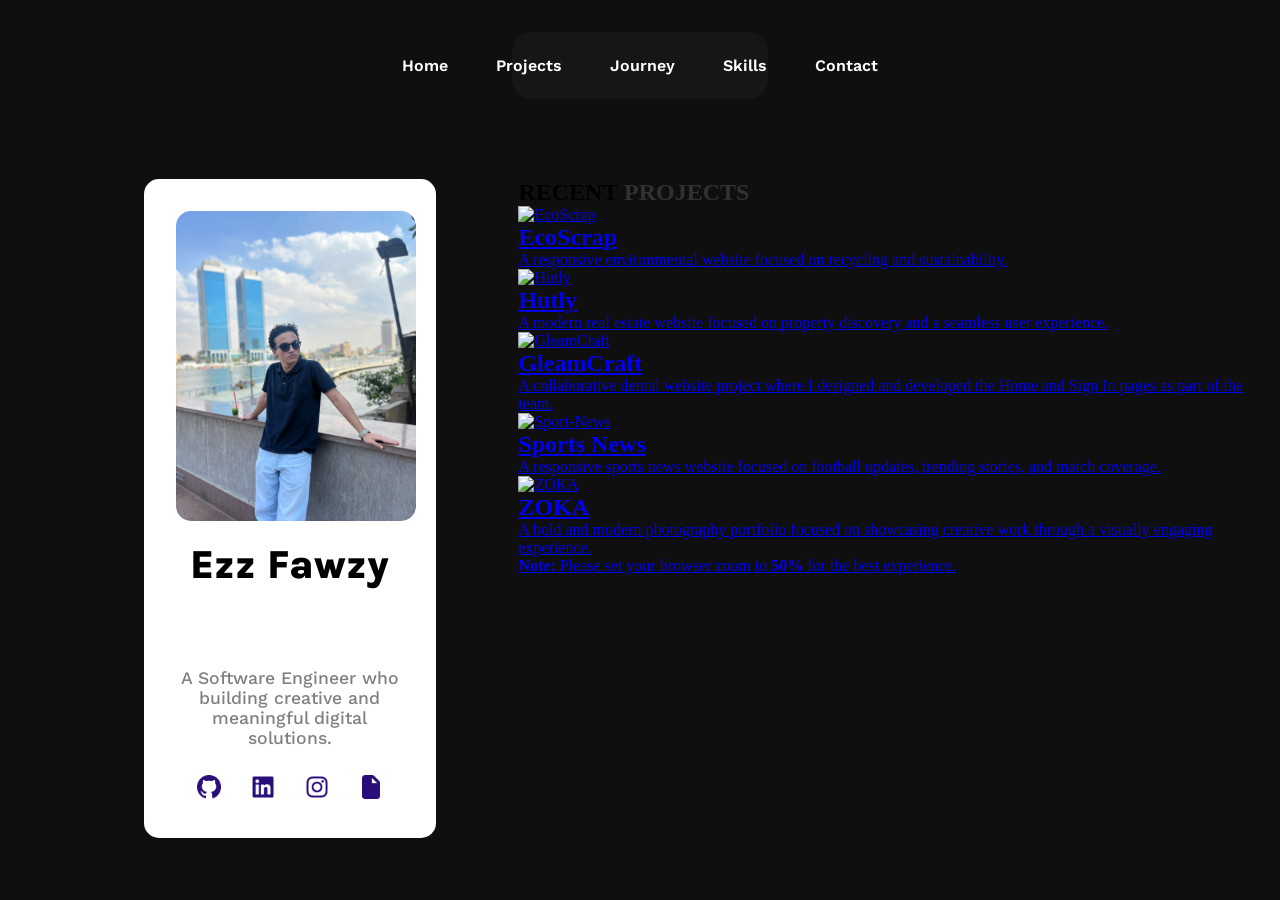
==== projects.html @ 6acc4456 "added projects html file" ====
<!DOCTYPE html>
<html lang="en">

<head>
    <meta charset="UTF-8">
    <meta name="viewport" content="width=device-width, initial-scale=1.0">
    <link rel="stylesheet" href="css/style.css">
    <link rel="icon" href="img/deviantart-brands-solid.png" type="image/x-icon">
    <link
        href="https://fonts.googleapis.com/css2?family=Alfa+Slab+One&family=Asap+Sharp:ital,wght@0,100..900;1,100..900&family=DM+Sans:ital,opsz,wght@0,9..40,100..1000;1,9..40,100..1000&family=Isometra&family=Karla:ital,wght@0,200..800;1,200..800&family=Manrope:wght@200..800&family=Quicksand:wght@300..700&family=Roboto+Flex:opsz,wght,XOPQ,XTRA,YOPQ,YTDE,YTFI,YTLC,YTUC@8..144,100..1000,96,468,79,-203,738,514,712&family=Saira:ital,wght@0,100..900;1,100..900&family=Work+Sans:ital,wght@0,100..900;1,100..900&display=swap"
        rel="stylesheet">
    <title>Ezz — Portfolio</title>
</head>

<body>
    <header>
        <div class="nav">
            <ul>
                <nav>
                    <li><a href="index.html">Home</a></li>
                    <li><a href="#projects">Projects</a></li>
                    <li><a href="#journey">Journey</a></li>
                    <li><a href="#skills">Skills</a></li>
                    <li><a href="#contact">Contact</a></li>
                </nav>
            </ul>
        </div>
    </header>

    <main class="container">
        <aside class="left">
            <img class="first" src="img/WhatsApp Image 2026-10-02 at 8.29.47 PM.jpeg">
            <h1>Ezz Fawzy</h1>
            <p>A Software Engineer who building creative and meaningful digital solutions.</p>

            <div class="icons">
                <a href="https://github.com/Ezz08" target="_blank">
                    <img src="img/github-brands-solid.png" alt="github">
                </a>

                <a href="https://www.linkedin.com/in/ezz-fawzy-6055a5380" target="_blank">
                    <img src="img/linkedin-brands-solid.png" alt="linkedin">
                </a>

                <a href="https://www.instagram.com/iq_ezz7?stkn=dWd1dGZieHR0aHc3" target="_blank">
                    <img src="img/instagram-brands-solid.png" alt="instagram">
                </a>

                <a href="assets/My CV.pdf" target="_blank">
                    <img src="img/file-solid.png" alt="cv">
                </a>
            </div>
        </aside>

        <div class="right">
            <section id="projects" class="projects">
                <h1 class="project__texts__project-title">

                    <span class="word">
                        <span>R</span><span>E</span><span>C</span><span>E</span><span>N</span><span>T</span>
                    </span>

                    <span class="word2">
                        <span>P</span><span>R</span><span>O</span><span>J</span><span>E</span><span>C</span><span>T</span><span>S</span>
                    </span>

                </h1>

                <div class="projects-section">

                    <a href="https://ezz08.github.io/EcoScrap/" target="_blank" class="project">
                        <img src="img/Screenshot 2026-10-04 202719.png" alt="EcoScrap">

                        <div class="project-texts">
                            <h2>EcoScrap</h2>
                            <p>A responsive environmental website focused on recycling and sustainability.</p>
                        </div>
                    </a>


                    <a href="https://ezz08.github.io/Hutly/" target="_blank" class="project">
                        <img src="img/Screenshot 2026-10-04 203014.png" alt="Hutly">

                        <div class="project-texts">
                            <h2>Hutly</h2>
                            <p>A modern real estate website focused on property discovery and a seamless user
                                experience.</p>
                        </div>
                    </a>


                    <a href="https://ezz08.github.io/GleamCraft-team-project/" target="_blank" class="project">
                        <img src="img/Screenshot 2026-10-04 202803.png" alt="GleamCraft">

                        <div class="project-texts">
                            <h2>GleamCraft</h2>
                            <p>
                                A collaborative dental website project where I designed and developed
                                the Home and Sign In pages as part of the team.
                            </p>
                        </div>
                    </a>

                    <a href="https://ezz08.github.io/Sport-News/" target="_blank" class="project">
                        <img src="img/Screenshot 2026-10-04 202938.png" alt="Sport-News">

                        <div class="project-texts">
                            <h2>Sports News</h2>
                            <p>
                                A responsive sports news website focused on football updates, trending stories, and
                                match coverage.
                            </p>
                        </div>
                    </a>

                    <a href="https://ezz08.github.io/ZOKA/" target="_blank" class="project">
                        <img src="img/Screenshot 2026-10-04 202857.png" alt="ZOKA">

                        <div class="project-texts">
                            <h2>ZOKA</h2>
                            <p>
                                A bold and modern photography portfolio focused on showcasing creative work through a
                                visually engaging experience.
                            </p>
                            <p><b>Note:</b> Please set your browser zoom to <b>50%</b> for the best experience.</p>
                        </div>
                    </a>

                </div>

            </section>
        </div>

    </main>
</body>

</html>
---- css/style.css ----
/* General */

* {
    padding: 0;
    margin: 0;
    box-sizing: border-box;
}

html {
    scroll-behavior: smooth;
}

body {
    background-color: rgba(0, 0, 0, 0.941);
}

/* Header */

.nav {
    display: flex;
    justify-content: center;
    margin-top: 2rem;
    background-color: #161616;
    margin-inline: 32rem;
    border-radius: 20px;
    padding: 1.5rem 0;
    margin-bottom: 3rem;
}

.nav ul {
    list-style: none;

}

.nav ul nav {
    display: flex;
    gap: 3rem;
}

.nav a {
    text-decoration: none;
    color: white;
    font-family: "Work Sans", sans-serif;
    font-weight: 600;
    font-style: normal;
    transition: 0.2s;
    display: inline-block;
}

.nav a:hover {
    transform: translateY(-4px);
    color: #b6b4bd9f;
}

/* Main */

.container {
    display: grid;
    grid-template-columns: 40% 60%;
    grid-template-areas:
        "left right";
    padding: 2rem;
}

.left {
    grid-area: left;
    position: sticky;
    top: 2rem;
    height: fit-content;
    background: white;
    padding: 2rem;
    width: 60%;
    margin-left: 7rem;
    border-radius: 15px;
    text-align: center;
}

.left .first {
    width: 240px;
    border-radius: 15px;
    margin-bottom: 1rem;
    height: 310px;
}

.left h1 {
    font-family: "Karla", sans-serif;
    font-weight: 800;
    font-size: 2.5rem;
    font-style: normal;
    padding-bottom: 5rem;
}

.left p {
    font-family: "Work Sans", sans-serif;
    font-weight: 500;
    font-style: normal;
    margin-bottom: 1.5rem;
    font-size: 1.1rem;
    color: gray;
}

.icons {
    display: flex;
    justify-content: center;
    gap: 1.5rem;
}

.icons a {
    transition: 0.2s;
}

.icons a:hover {
    background-color: rgb(215, 214, 214);
    border-radius: 5px;

}

.icons img {
    width: 30px;
    height: auto;
}

/* Home */

.home {
    color: white;
}

.texts-home {
    margin-bottom: 5rem;
}

.texts-home h1 {
    font-family: "Roboto", sans-serif;
    font-weight: 700;
    font-style: normal;
    font-size: 7rem;
}

.word2 span {
    color: #b6b4bd35;
}

.hero__texts__hero-title .word,
.hero__texts__hero-title .word2 {
    display: block;
    white-space: nowrap;
}

.hero__texts__hero-title span span {
    display: inline-block;
}

.hero__texts__hero-title span span:hover {
    transition: 0.4s;
    animation: letterMove 0.45s ease-in-out;
}

.hero__texts__hero-title .word span:hover{
    color: #b6b4bd35;
}

.hero__texts__hero-title .word2 span:hover{
    color: white;
}

@keyframes letterMove {
    0% {
        transform: translateX(0);
    }

    25% {
        transform: translateX(-12px);
    }

    45% {
        transform: translateX(12px);
    }

    65% {
        transform: translateX(-4px);
    }

    82% {
        transform: translateX(2px);
    }

    100% {
        transform: translateX(0);
    }
}

.texts-home p {
    font-family: "Work Sans", sans-serif;
    font-weight: 400;
    font-style: normal;
    color: #b6b4bdbf;
    font-size: 1.2rem;
    width: 70%;
}

.statics-home {
    display: flex;
    justify-content: start;
    margin-bottom: 5rem;
    gap: 5rem;
}

.statics h2 {
    font-family: "Roboto", sans-serif;
    font-weight: 700;
    font-style: normal;
    font-size: 6rem;
}

.statics p {
    font-family: "Work Sans", sans-serif;
    font-weight: 400;
    font-style: normal;
    color: #b6b4bdbf;
    font-size: 1.2rem;
    width: 50%;
}

.statics:nth-child(2) h2 {
    width: 50%;
}

.statics:last-child {
    position: relative;
    left: -7.1rem;
}

.cards-home{
    display: flex;
    gap: 2rem;
}

.cards-home .card:first-child{
    background-color: rgb(8, 8, 65);
    border-radius: 15px;
    padding: 4rem 1rem;
}

.cards-home .card:last-child{
    background-color: #b6b4bd16;
    border-radius: 15px;
    padding: 4rem 1rem;
    margin-right: 5rem;
}

.card:first-child h1{
    font-family: "Roboto", sans-serif;
    font-weight: 600;
    font-style: normal;
    position: relative;
    top: -1rem;
    left: 1rem;
    width: 120%;
}

.card:first-child p{
    font-family: "Work Sans", sans-serif;
    font-weight: 400;
    font-style: normal;
    position: relative;
    top: 2rem;
    left: 1rem;
    font-size: 2rem;
    width: 100%;

}

.card:last-child h1{
    font-family: "Roboto", sans-serif;
    font-weight: 600;
    font-style: normal;
    position: relative;
    top: -1rem;
  
}

.card:last-child p{
    font-family: "Work Sans", sans-serif;
    font-weight: 400;
    font-style: normal;
    position: relative;
    top: 2rem;
    font-size: 1.4rem;

}
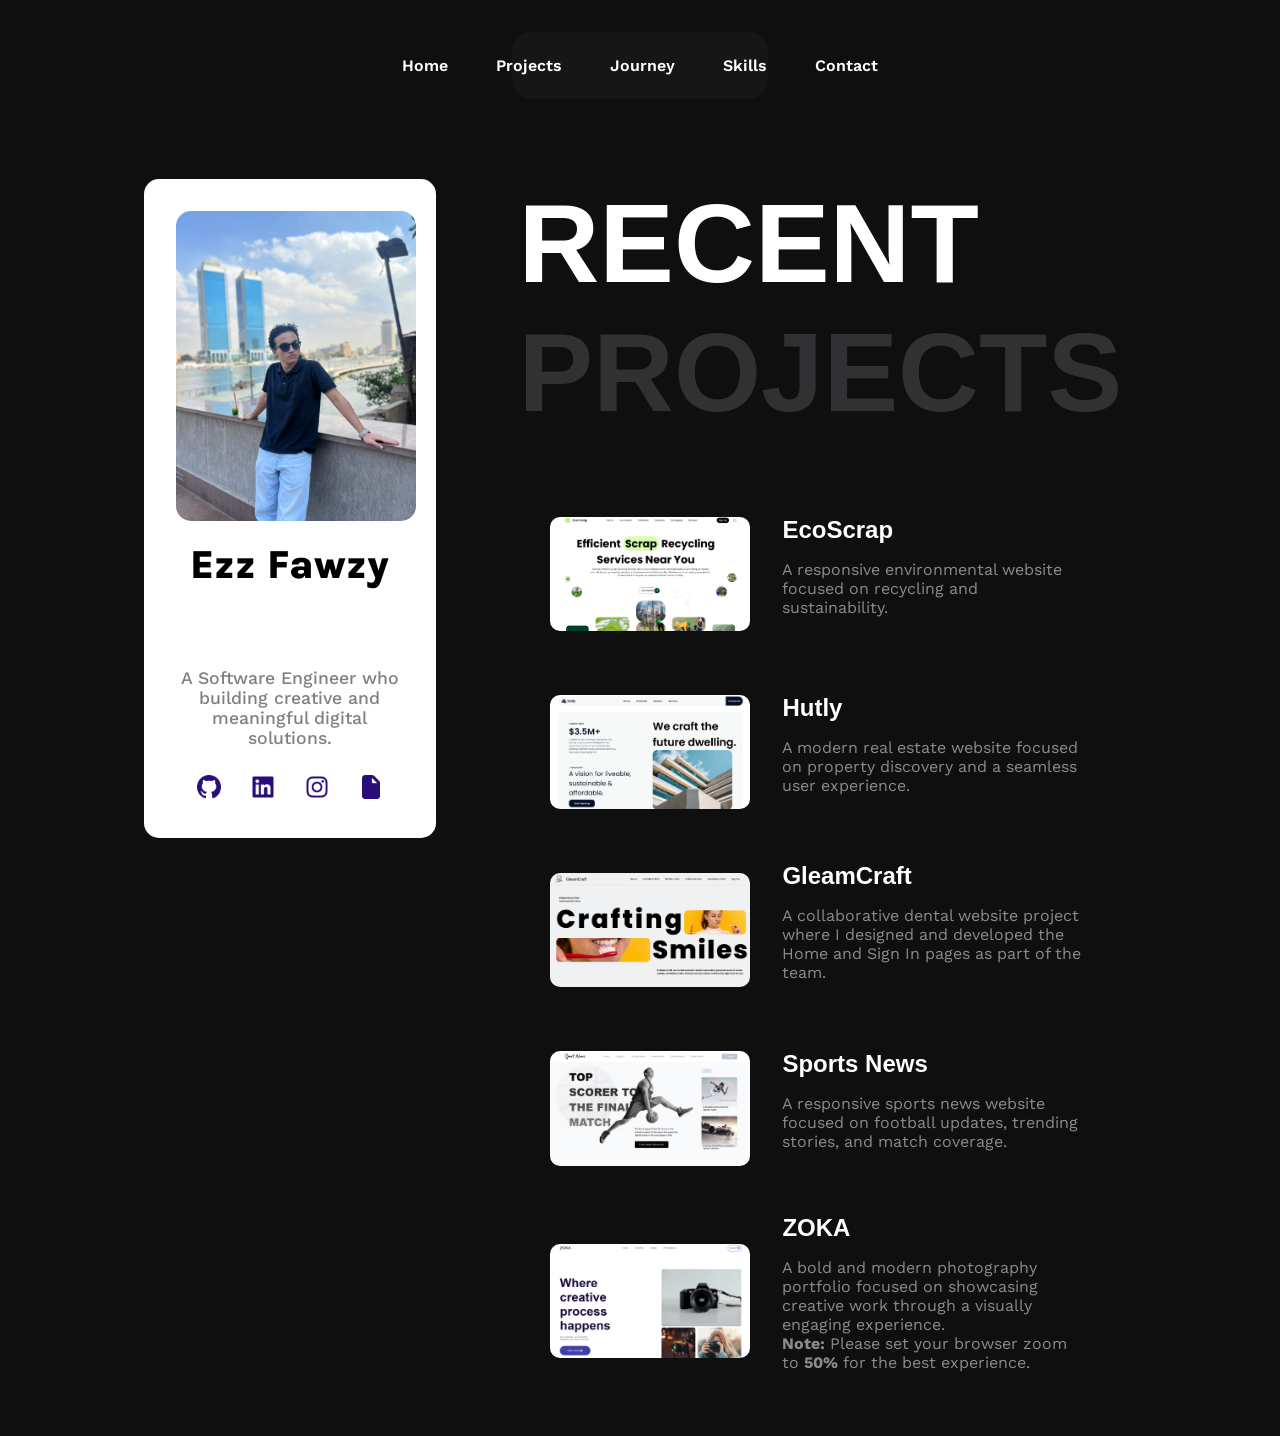
==== commit a75c1200: "changed CV" ====
--- a/projects.html
+++ b/projects.html
@@ -46,7 +46,7 @@
                     <img src="img/instagram-brands-solid.png" alt="instagram">
                 </a>
 
-                <a href="assets/My CV.pdf" target="_blank">
+                <a href="assets/Ezz_Fawzy_CV (1).pdf" target="_blank">
                     <img src="img/file-solid.png" alt="cv">
                 </a>
             </div>
--- a/css/style.css
+++ b/css/style.css
@@ -124,6 +124,7 @@
 
 .home {
     color: white;
+    margin-bottom: 7rem;
 }
 
 .texts-home {
@@ -289,3 +290,111 @@
     font-size: 1.4rem;
 
 }
+
+/* Projects */
+
+.project{
+    display: flex;
+    align-items: center;
+    gap: 2rem;
+    text-decoration: none;
+    border-radius: 10px;
+    padding: 2rem;
+    transition: 0.2s;
+}
+
+
+.project:hover{
+    background-color: rgba(128, 128, 128, 0.084);
+}
+
+.project img{
+    width: 200px;
+    height: auto;
+    border-radius: 10px;
+}
+
+.project__texts__project-title {
+    font-family: "Roboto", sans-serif;
+    font-weight: 700;
+    font-style: normal;
+    font-size: 7rem;
+    margin-bottom: 3rem;
+}
+
+.word{
+    color: white;
+}
+
+
+.project__texts__project-title .word,
+.project__texts__project-title .word2 {
+    display: block;
+    white-space: nowrap;
+}
+
+.project__texts__project-title span span {
+    display: inline-block;
+}
+
+.project__texts__project-title span span:hover {
+    transition: 0.4s;
+    animation: letterMove 0.45s ease-in-out;
+}
+
+.project__texts__project-title .word span:hover{
+    color: #b6b4bd35;
+}
+
+.project__texts__project-title .word2 span:hover{
+    color: white;
+}
+
+.project-texts h2{
+    color: white;
+    font-family: "Roboto", sans-serif;
+    font-weight: 600;
+    font-style: normal;
+}
+
+.project-texts p{
+    color: #b6b4bdbf;
+    font-family: "Work Sans", sans-serif;
+    font-weight: 400;
+    font-style: normal;
+    width: 70%;
+ 
+}
+
+.project-texts h2{
+    position: relative;
+    top: -1rem;
+}
+
+.projects-button{
+    margin-bottom: 5rem;
+    background-color: #181818fb;
+    border-radius: 10px;
+    width: 26%;
+    padding: 1rem 2rem;
+    position: relative;
+    left: 70%;
+    margin-top: 2rem;
+    transition: 0.2s;
+
+}
+
+.projects-button:hover{
+    background-color: rgba(128, 128, 128, 0.204);
+}
+
+.projects-button a{
+    text-decoration: none;
+    color: white;
+    font-family: "Work Sans", sans-serif;
+    font-weight: 600;
+    font-style: normal;
+    font-size: 1.2rem;
+}
+
+
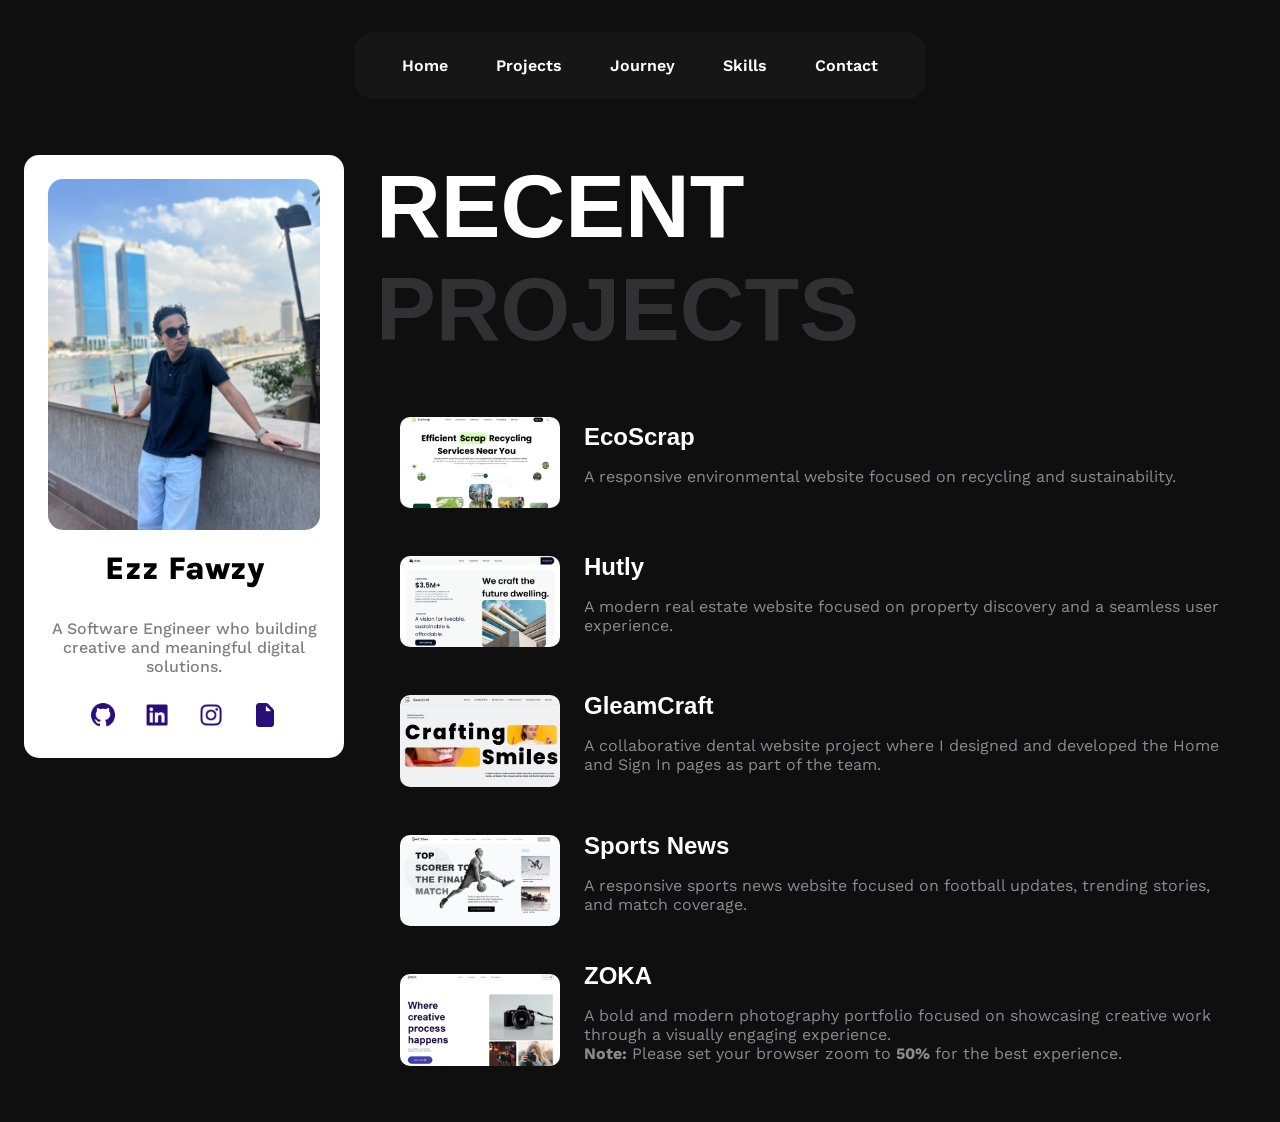
==== commit 13a4643c: "added responsive to my portfolio" ====
--- a/projects.html
+++ b/projects.html
@@ -5,6 +5,7 @@
     <meta charset="UTF-8">
     <meta name="viewport" content="width=device-width, initial-scale=1.0">
     <link rel="stylesheet" href="css/style.css">
+    <link rel="stylesheet" href="css/responsive.css">
     <link rel="icon" href="img/deviantart-brands-solid.png" type="image/x-icon">
     <link
         href="https://fonts.googleapis.com/css2?family=Alfa+Slab+One&family=Asap+Sharp:ital,wght@0,100..900;1,100..900&family=DM+Sans:ital,opsz,wght@0,9..40,100..1000;1,9..40,100..1000&family=Isometra&family=Karla:ital,wght@0,200..800;1,200..800&family=Manrope:wght@200..800&family=Quicksand:wght@300..700&family=Roboto+Flex:opsz,wght,XOPQ,XTRA,YOPQ,YTDE,YTFI,YTLC,YTUC@8..144,100..1000,96,468,79,-203,738,514,712&family=Saira:ital,wght@0,100..900;1,100..900&family=Work+Sans:ital,wght@0,100..900;1,100..900&display=swap"
@@ -18,10 +19,10 @@
             <ul>
                 <nav>
                     <li><a href="index.html">Home</a></li>
-                    <li><a href="#projects">Projects</a></li>
-                    <li><a href="#journey">Journey</a></li>
-                    <li><a href="#skills">Skills</a></li>
-                    <li><a href="#contact">Contact</a></li>
+                    <li><a href="index.html#projects">Projects</a></li>
+                    <li><a href="index.html#journey">Journey</a></li>
+                    <li><a href="index.html#skills">Skills</a></li>
+                    <li><a href="index.html#contact">Contact</a></li>
                 </nav>
             </ul>
         </div>
--- a/css/style.css
+++ b/css/style.css
@@ -157,11 +157,11 @@
     animation: letterMove 0.45s ease-in-out;
 }
 
-.hero__texts__hero-title .word span:hover{
+.hero__texts__hero-title .word span:hover {
     color: #b6b4bd35;
 }
 
-.hero__texts__hero-title .word2 span:hover{
+.hero__texts__hero-title .word2 span:hover {
     color: white;
 }
 
@@ -232,25 +232,25 @@
     left: -7.1rem;
 }
 
-.cards-home{
+.cards-home {
     display: flex;
     gap: 2rem;
 }
 
-.cards-home .card:first-child{
+.cards-home .card:first-child {
     background-color: rgb(8, 8, 65);
     border-radius: 15px;
     padding: 4rem 1rem;
 }
 
-.cards-home .card:last-child{
+.cards-home .card:last-child {
     background-color: #b6b4bd16;
     border-radius: 15px;
     padding: 4rem 1rem;
     margin-right: 5rem;
 }
 
-.card:first-child h1{
+.card:first-child h1 {
     font-family: "Roboto", sans-serif;
     font-weight: 600;
     font-style: normal;
@@ -260,7 +260,7 @@
     width: 120%;
 }
 
-.card:first-child p{
+.card:first-child p {
     font-family: "Work Sans", sans-serif;
     font-weight: 400;
     font-style: normal;
@@ -272,16 +272,16 @@
 
 }
 
-.card:last-child h1{
+.card:last-child h1 {
     font-family: "Roboto", sans-serif;
     font-weight: 600;
     font-style: normal;
     position: relative;
     top: -1rem;
-  
-}
-
-.card:last-child p{
+
+}
+
+.card:last-child p {
     font-family: "Work Sans", sans-serif;
     font-weight: 400;
     font-style: normal;
@@ -293,7 +293,7 @@
 
 /* Projects */
 
-.project{
+.project {
     display: flex;
     align-items: center;
     gap: 2rem;
@@ -304,11 +304,12 @@
 }
 
 
-.project:hover{
+.project:hover {
     background-color: rgba(128, 128, 128, 0.084);
-}
-
-.project img{
+    transform: scale(1.04);
+}
+
+.project img {
     width: 200px;
     height: auto;
     border-radius: 10px;
@@ -322,7 +323,7 @@
     margin-bottom: 3rem;
 }
 
-.word{
+.word {
     color: white;
 }
 
@@ -342,37 +343,37 @@
     animation: letterMove 0.45s ease-in-out;
 }
 
-.project__texts__project-title .word span:hover{
+.project__texts__project-title .word span:hover {
     color: #b6b4bd35;
 }
 
-.project__texts__project-title .word2 span:hover{
-    color: white;
-}
-
-.project-texts h2{
+.project__texts__project-title .word2 span:hover {
+    color: white;
+}
+
+.project-texts h2 {
     color: white;
     font-family: "Roboto", sans-serif;
     font-weight: 600;
     font-style: normal;
 }
 
-.project-texts p{
+.project-texts p {
     color: #b6b4bdbf;
     font-family: "Work Sans", sans-serif;
     font-weight: 400;
     font-style: normal;
     width: 70%;
- 
-}
-
-.project-texts h2{
+
+}
+
+.project-texts h2 {
     position: relative;
     top: -1rem;
 }
 
-.projects-button{
-    margin-bottom: 5rem;
+.projects-button {
+    margin-bottom: 7rem;
     background-color: #181818fb;
     border-radius: 10px;
     width: 26%;
@@ -384,11 +385,11 @@
 
 }
 
-.projects-button:hover{
+.projects-button:hover {
     background-color: rgba(128, 128, 128, 0.204);
 }
 
-.projects-button a{
+.projects-button a {
     text-decoration: none;
     color: white;
     font-family: "Work Sans", sans-serif;
@@ -397,4 +398,311 @@
     font-size: 1.2rem;
 }
 
-
+/* Journey */
+
+.journey {
+    margin-bottom: 4rem;
+}
+
+.journey__texts__journey-title {
+    font-family: "Roboto", sans-serif;
+    font-weight: 700;
+    font-style: normal;
+    font-size: 7rem;
+    margin-bottom: 3rem;
+}
+
+.word {
+    color: white;
+}
+
+
+.journey__texts__journey-title .word,
+.journey__texts__journey-title .word2 {
+    display: block;
+    white-space: nowrap;
+}
+
+.journey__texts__journey-title span span {
+    display: inline-block;
+}
+
+.journey__texts__journey-title span span:hover {
+    transition: 0.4s;
+    animation: letterMove 0.45s ease-in-out;
+}
+
+.journey__texts__journey-title .word span:hover {
+    color: #b6b4bd35;
+}
+
+.journey__texts__journey-title .word2 span:hover {
+    color: white;
+}
+
+.journey-texts {
+    border-radius: 10px;
+    padding: 2rem;
+    transition: 0.2s;
+}
+
+.journey-texts:hover {
+    background-color: rgba(128, 128, 128, 0.084);
+    transform: scale(1.04);
+}
+
+.journey-texts h2 {
+    color: white;
+    font-family: "Roboto", sans-serif;
+    font-weight: 600;
+    font-style: normal;
+    font-size: 2.7rem;
+}
+
+.journey-texts p {
+    color: #b6b4bdbf;
+    font-family: "Work Sans", sans-serif;
+    font-weight: 400;
+    font-style: normal;
+    width: 70%;
+
+}
+
+.journey-texts p:first-child {
+    font-size: 12px;
+}
+
+/* Skills */
+
+.skills-parent,
+.skill {
+    display: flex;
+    align-items: center;
+}
+
+.skill {
+    gap: 1rem;
+    margin-bottom: 2rem;
+    border-radius: 10px;
+    padding: 2rem;
+    transition: 0.2s;
+}
+
+.skill:hover {
+    background-color: rgba(128, 128, 128, 0.084);
+    transform: scale(1.04);
+}
+
+
+.right-vertical .skill:first-child h2 {
+    width: 70%;
+    font-size: 20px;
+
+}
+
+.left-vertical .skill:first-child img,
+.left-vertical .skill:nth-child(2) img,
+.left-vertical .skill:nth-child(3) img {
+    padding: 10px;
+}
+
+.skills-parent {
+    gap: 3rem;
+    margin-bottom: 4rem;
+}
+
+
+.skills__texts__skills-title {
+    font-family: "Roboto", sans-serif;
+    font-weight: 700;
+    font-style: normal;
+    font-size: 7rem;
+    margin-bottom: 3rem;
+}
+
+.word {
+    color: white;
+}
+
+
+.skills__texts__skills-title .word,
+.skills__texts__skills-title .word2 {
+    display: block;
+    white-space: nowrap;
+}
+
+.skills__texts__skills-title span span {
+    display: inline-block;
+}
+
+.skills__texts__skills-title span span:hover {
+    transition: 0.4s;
+    animation: letterMove 0.45s ease-in-out;
+}
+
+.skills__texts__skills-title .word span:hover {
+    color: #b6b4bd35;
+}
+
+.skills__texts__skills-title .word2 span:hover {
+    color: white;
+}
+
+.img-skill {
+    max-width: 70px;
+    background-color: white;
+    border-radius: 15px;
+}
+
+.img-skill img {
+    width: 100%;
+    height: auto;
+}
+
+.text-skill h2 {
+    color: white;
+    font-family: "Roboto", sans-serif;
+    font-weight: 600;
+    font-style: normal;
+    position: relative;
+    top: -0.5rem;
+}
+
+.text-skill p {
+    color: #b6b4bdbf;
+    font-family: "Work Sans", sans-serif;
+    font-weight: 400;
+    font-style: normal;
+}
+
+/* Contact */
+
+.contact__texts__contact-title {
+    font-family: "Roboto", sans-serif;
+    font-weight: 700;
+    font-style: normal;
+    font-size: 7rem;
+    margin-bottom: 3rem;
+}
+
+.word {
+    color: white;
+}
+
+
+.contact__texts__contact-title .word,
+.contact__texts__contact-title .word2 {
+    white-space: nowrap;
+}
+
+.contact__texts__contact-title span span {
+    display: inline-block;
+}
+
+.contact__texts__contact-title span span:hover {
+    transition: 0.4s;
+    animation: letterMove 0.45s ease-in-out;
+}
+
+.contact__texts__contact-title .word span:hover {
+    color: #b6b4bd35;
+}
+
+.contact__texts__contact-title .word2 span:hover {
+    color: white;
+}
+
+.nameAndEmail {
+    display: flex;
+    
+}
+
+
+.name input,
+.email input {
+    background-color: #302f2f;
+    border: 1px solid #161616;
+    border-radius: 10px;
+    padding: 0.7rem 1rem;
+    margin-bottom: 3rem;
+    position: relative;
+    left: -3rem;
+    color: #b6b4bd;
+    width: 23.4rem;
+}
+
+
+/* Labels */
+
+.name label,
+.email label {
+    color: #b6b4bdbf;
+    font-family: "Work Sans", sans-serif;
+    font-weight: 400;
+    font-style: normal;
+    position: relative;
+    top: -2rem;
+}
+
+
+input::placeholder {
+    color: #b6b4bdbf;
+    font-family: "Work Sans", sans-serif;
+    font-weight: 400;
+    font-style: normal;
+}
+
+
+.message label {
+    color: #b6b4bdbf;
+    font-family: "Work Sans", sans-serif;
+    font-weight: 400;
+    font-style: normal;
+    position: relative;
+    top: -15rem;
+}
+
+
+/* Textarea */
+
+.message textarea {
+    background-color: #302f2f;
+    border: 1px solid #161616;
+    border-radius: 10px;
+    width: 90%;
+    position: relative;
+    left: -4rem;
+    height: 180px;
+    padding: 1rem;
+    margin-bottom: 3rem;
+    color: #b6b4bd;
+}
+
+
+/* Textarea Placeholder */
+
+textarea::placeholder {
+    color: #b6b4bdbf;
+    font-family: "Work Sans", sans-serif;
+    font-weight: 400;
+    font-style: normal;
+}
+
+.submit button{
+    background-color: rgb(8, 8, 65);
+    border: 1px solid rgb(8, 8, 65);
+    border-radius: 10px;
+    color: white;
+    font-family: "Work Sans", sans-serif;
+    font-weight: 400;
+    font-style: normal;
+    padding: 0.9rem 23rem;
+    position: relative;
+    left: 0.5rem;
+    transition: 0.2s;
+}
+
+.submit button:hover{
+    cursor: pointer;
+    background-color: rgb(20, 20, 70);
+}
--- a/css/responsive.css
+++ b/css/responsive.css
@@ -0,0 +1,482 @@
+@media (max-width: 1439px) {
+
+    /* Nav */
+    .nav {
+        margin-inline: auto;
+        width: fit-content;
+        max-width: calc(100% - 2rem);
+        padding: 1.5rem 3rem;
+        margin-bottom: 2.5rem;
+    }
+
+    /* Layout */
+    .container {
+        grid-template-columns: 320px 1fr;
+        column-gap: 2rem;
+        padding: 1rem 1.5rem 2rem;
+    }
+
+    .right {
+        grid-area: right;
+        min-width: 0;
+    }
+
+    .left {
+        width: 100%;
+        margin-left: 0;
+        padding: 1.5rem;
+    }
+
+    .left .first {
+        width: 100%;
+        height: auto;
+        aspect-ratio: 240 / 310;
+        object-fit: cover;
+    }
+
+    .left h1 {
+        font-size: 2rem;
+        padding-bottom: 2rem;
+    }
+
+    .left p {
+        font-size: 1rem;
+    }
+
+    /* Big titles */
+    .texts-home h1,
+    .project__texts__project-title,
+    .journey__texts__journey-title,
+    .skills__texts__skills-title,
+    .contact__texts__contact-title {
+        font-size: clamp(3rem, 7vw, 7rem);
+    }
+
+    .project__texts__project-title,
+    .journey__texts__journey-title,
+    .skills__texts__skills-title,
+    .contact__texts__contact-title {
+        margin-bottom: 2rem;
+    }
+
+    /* Home */
+    .home {
+        margin-bottom: 5rem;
+    }
+
+    .texts-home {
+        margin-bottom: 3rem;
+    }
+
+    .texts-home p {
+        width: 90%;
+        font-size: 1.1rem;
+    }
+
+    .statics-home {
+        gap: 3rem;
+        margin-bottom: 3rem;
+    }
+
+    .statics h2 {
+        font-size: clamp(3rem, 5vw, 6rem);
+    }
+
+    .statics p {
+        width: 100%;
+        font-size: 1.1rem;
+    }
+
+    .statics:nth-child(2) h2 {
+        width: auto;
+    }
+
+    .statics:last-child {
+        left: 0;
+    }
+
+    .cards-home {
+        gap: 1.5rem;
+    }
+
+    .cards-home .card:first-child,
+    .cards-home .card:last-child {
+        flex: 1;
+        padding: 3rem 1.5rem;
+        margin-right: 0;
+    }
+
+    .cards-home .card h1 {
+        position: static;
+        width: auto;
+        font-size: 1.6rem;
+        margin-bottom: 1.5rem;
+    }
+
+    .cards-home .card p {
+        position: static;
+        font-size: 1.3rem;
+    }
+
+    /* Projects */
+    .project {
+        padding: 1.5rem;
+        gap: 1.5rem;
+    }
+
+    .project img {
+        width: 160px;
+        flex-shrink: 0;
+    }
+
+    .project-texts p {
+        width: 100%;
+    }
+
+    .projects-button {
+        position: static;
+        left: auto;
+        width: fit-content;
+        margin-left: auto;
+        margin-bottom: 5rem;
+    }
+
+    /* Journey */
+    .journey-texts {
+        padding: 1.5rem;
+    }
+
+    .journey-texts h2 {
+        font-size: 2rem;
+    }
+
+    .journey-texts p {
+        width: 100%;
+    }
+
+    /* Skills */
+    .skills-parent {
+        gap: 1rem;
+        align-items: flex-start;
+    }
+
+    .left-vertical,
+    .right-vertical {
+        flex: 1;
+        min-width: 0;
+    }
+
+    .skill {
+        padding: 1rem;
+    }
+
+    .img-skill {
+        width: 60px;
+        flex-shrink: 0;
+    }
+
+    .right-vertical .skill:first-child h2 {
+        width: 100%;
+        font-size: 1.1rem;
+    }
+
+    .nameAndEmail {
+        gap: 1.5rem;
+        margin-bottom: 1.5rem;
+    }
+
+    .name,
+    .email,
+    .message {
+        display: flex;
+        flex-direction: column;
+        gap: 0.5rem;
+    }
+
+    .name,
+    .email {
+        flex: 1;
+        min-width: 0;
+    }
+
+    .name label,
+    .email label,
+    .message label {
+        position: static;
+    }
+
+    .name input,
+    .email input {
+        position: static;
+        width: 100%;
+        margin-bottom: 0;
+    }
+
+    .message textarea {
+        position: static;
+        width: 100%;
+        margin-bottom: 1.5rem;
+        resize: vertical;
+    }
+
+    .submit button {
+        position: static;
+        width: 100%;
+        padding: 0.9rem 1rem;
+    }
+}
+
+
+@media (max-width: 1079px) {
+
+    .nav {
+        padding: 1.25rem 2.5rem;
+        margin-top: 1.5rem;
+    }
+
+    .nav ul nav {
+        gap: 2.5rem;
+    }
+
+    .container {
+        grid-template-columns: 1fr;
+        grid-template-areas:
+            "left"
+            "right";
+        padding: 1rem 2rem 2rem;
+    }
+
+    /* Profile card */
+    .left {
+        position: static;
+        display: grid;
+        grid-template-columns: 200px 1fr;
+        column-gap: 2rem;
+        align-items: center;
+        text-align: left;
+        margin-bottom: 3rem;
+    }
+
+    .left .first {
+        grid-column: 1;
+        grid-row: 1 / span 3;
+        margin-bottom: 0;
+    }
+
+    .left h1,
+    .left p,
+    .left .icons {
+        grid-column: 2;
+    }
+
+    .left h1 {
+        font-size: 2.4rem;
+        padding-bottom: 1rem;
+    }
+
+    .left p {
+        margin-bottom: 1.25rem;
+    }
+
+    .icons {
+        justify-content: flex-start;
+    }
+
+    /* Titles */
+    .texts-home h1,
+    .project__texts__project-title,
+    .journey__texts__journey-title,
+    .skills__texts__skills-title,
+    .contact__texts__contact-title {
+        font-size: clamp(4rem, 8vw, 6rem);
+    }
+
+    .texts-home p {
+        width: 80%;
+    }
+
+    .project img {
+        width: 180px;
+    }
+
+    .skill {
+        padding: 1.5rem;
+    }
+}
+
+
+@media (max-width: 809px) {
+
+    /* Nav */
+    .nav {
+        width: auto;
+        margin: 1rem 1rem 1.5rem;
+        padding: 1rem;
+    }
+
+    .nav ul nav {
+        flex-wrap: wrap;
+        justify-content: center;
+        gap: 0.6rem 1.25rem;
+    }
+
+    .nav a {
+        font-size: 0.9rem;
+    }
+
+    /* Layout */
+    .container {
+        padding: 0.5rem 1rem 2rem;
+    }
+
+    .left {
+        display: block;
+        text-align: center;
+        padding: 1.5rem 1.25rem;
+        margin-bottom: 2.5rem;
+    }
+
+    .left .first {
+        display: block;
+        width: 200px;
+        max-width: 100%;
+        margin: 0 auto 1rem;
+    }
+
+    .left h1 {
+        font-size: 2rem;
+        padding-bottom: 1.25rem;
+    }
+
+    .icons {
+        justify-content: center;
+    }
+
+    /* Titles */
+    .texts-home h1,
+    .project__texts__project-title,
+    .journey__texts__journey-title,
+    .skills__texts__skills-title,
+    .contact__texts__contact-title {
+        font-size: clamp(2.5rem, 12vw, 4rem);
+    }
+
+    .project__texts__project-title,
+    .journey__texts__journey-title,
+    .skills__texts__skills-title,
+    .contact__texts__contact-title {
+        margin-bottom: 1.5rem;
+    }
+
+    /* Home */
+    .home {
+        margin-bottom: 4rem;
+    }
+
+    .texts-home {
+        margin-bottom: 2.5rem;
+    }
+
+    .texts-home p {
+        width: 100%;
+        font-size: 1rem;
+    }
+
+    .statics-home {
+        gap: 1rem;
+        margin-bottom: 2.5rem;
+    }
+
+    .statics {
+        flex: 1;
+        min-width: 0;
+    }
+
+    .statics h2 {
+        font-size: clamp(2.2rem, 11vw, 3.5rem);
+    }
+
+    .statics p {
+        font-size: 0.95rem;
+    }
+
+    .cards-home {
+        flex-direction: column;
+    }
+
+    .cards-home .card:first-child,
+    .cards-home .card:last-child {
+        padding: 2rem 1.25rem;
+    }
+
+    .cards-home .card h1 {
+        font-size: 1.4rem;
+    }
+
+    .cards-home .card p {
+        font-size: 1.15rem;
+    }
+
+    /* Projects */
+    .project {
+        flex-direction: column;
+        align-items: flex-start;
+        padding: 1rem;
+        gap: 1rem;
+    }
+
+    .project img {
+        width: 100%;
+    }
+
+    .project-texts h2 {
+        top: 0;
+        margin-bottom: 0.5rem;
+    }
+
+    .projects-button {
+        width: 100%;
+        text-align: center;
+        margin-left: 0;
+        margin-bottom: 4rem;
+    }
+
+    /* Journey */
+    .journey-texts {
+        padding: 1rem;
+    }
+
+    .journey-texts h2 {
+        font-size: 1.6rem;
+    }
+
+    /* Skills */
+    .skills-parent {
+        flex-direction: column;
+        align-items: stretch;
+        gap: 0;
+        margin-bottom: 3rem;
+    }
+
+    .left-vertical,
+    .right-vertical {
+        flex: none;
+        width: 100%;
+    }
+
+    .skill {
+        margin-bottom: 0.5rem;
+    }
+
+    .project:hover,
+    .journey-texts:hover,
+    .skill:hover {
+        transform: none;
+    }
+
+    /* Contact form */
+    .nameAndEmail {
+        flex-direction: column;
+        gap: 1.25rem;
+    }
+}
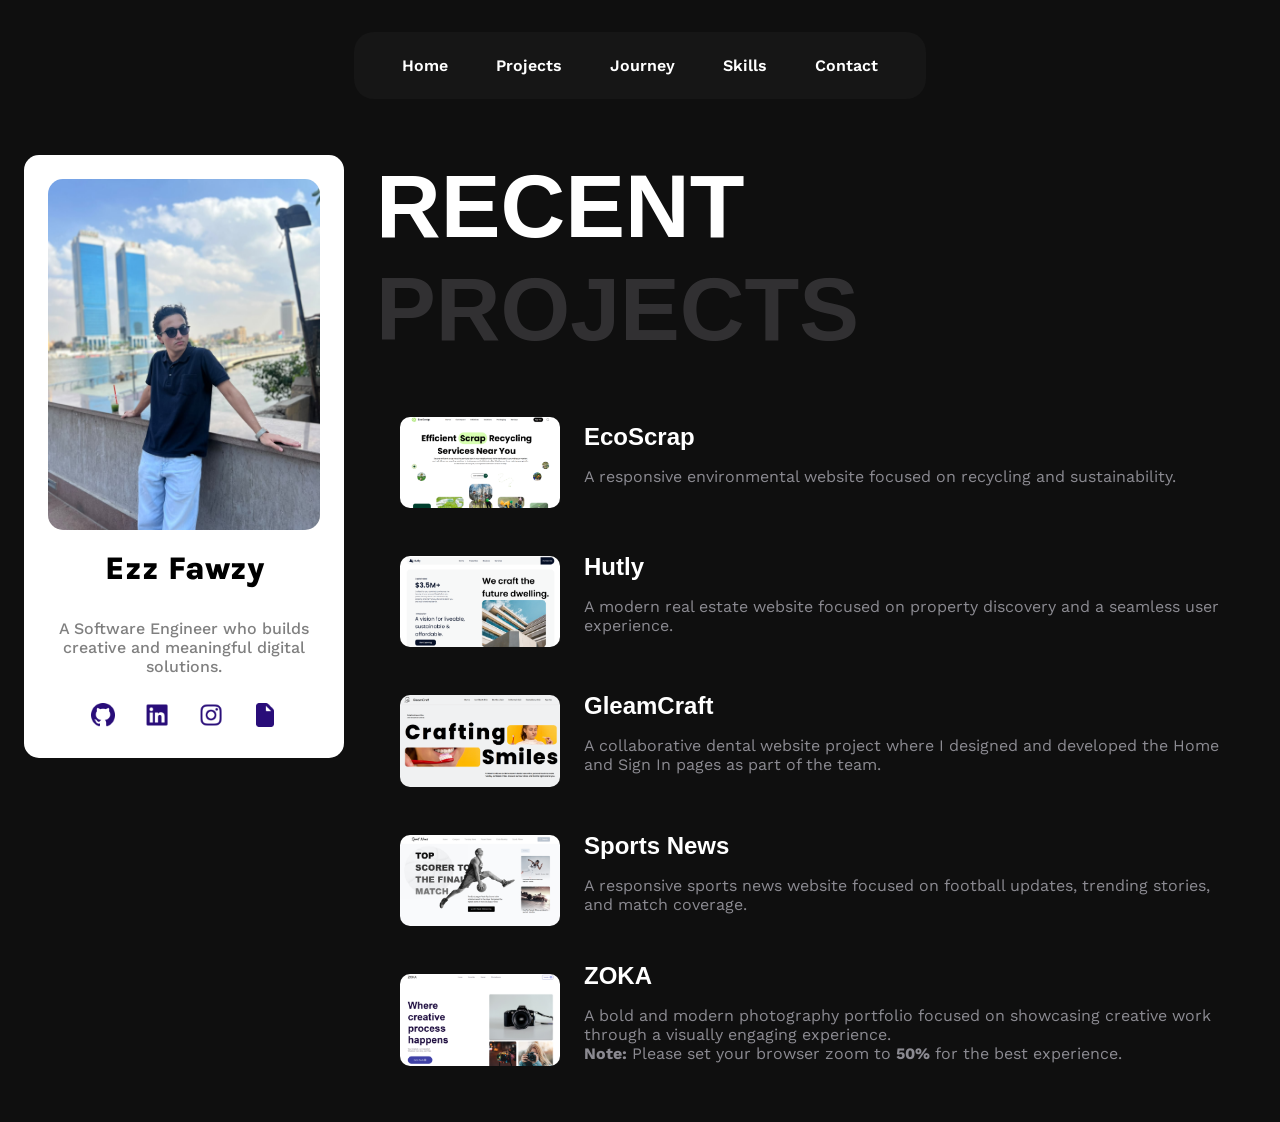
==== commit e90b57f6: "Improve SEO and accessibility of project links and  images" ====
--- a/projects.html
+++ b/projects.html
@@ -4,18 +4,20 @@
 <head>
     <meta charset="UTF-8">
     <meta name="viewport" content="width=device-width, initial-scale=1.0">
+    <meta name="description"
+        content="Explore Ezz Fawzy's web development portfolio featuring projects, technical skills, and software engineering journey.">
     <link rel="stylesheet" href="css/style.css">
     <link rel="stylesheet" href="css/responsive.css">
     <link rel="icon" href="img/deviantart-brands-solid.png" type="image/x-icon">
     <link
         href="https://fonts.googleapis.com/css2?family=Alfa+Slab+One&family=Asap+Sharp:ital,wght@0,100..900;1,100..900&family=DM+Sans:ital,opsz,wght@0,9..40,100..1000;1,9..40,100..1000&family=Isometra&family=Karla:ital,wght@0,200..800;1,200..800&family=Manrope:wght@200..800&family=Quicksand:wght@300..700&family=Roboto+Flex:opsz,wght,XOPQ,XTRA,YOPQ,YTDE,YTFI,YTLC,YTUC@8..144,100..1000,96,468,79,-203,738,514,712&family=Saira:ital,wght@0,100..900;1,100..900&family=Work+Sans:ital,wght@0,100..900;1,100..900&display=swap"
         rel="stylesheet">
-    <title>Ezz — Portfolio</title>
+    <title>Ezz Fawzy | Web Development Projects</title>
 </head>
 
 <body>
     <header>
-        <div class="nav">
+        <div class="nav" aria-label="Main navigation">
             <ul>
                 <nav>
                     <li><a href="index.html">Home</a></li>
@@ -30,25 +32,29 @@
 
     <main class="container">
         <aside class="left">
-            <img class="first" src="img/WhatsApp Image 2026-10-02 at 8.29.47 PM.jpeg">
+            <img class="first" src="img/WhatsApp Image 2026-10-02 at 8.29.47 PM.jpeg" alt="Portrait of Ezz Fawzy">
             <h1>Ezz Fawzy</h1>
-            <p>A Software Engineer who building creative and meaningful digital solutions.</p>
+            <p>A Software Engineer who builds creative and meaningful digital solutions.</p>
 
             <div class="icons">
-                <a href="https://github.com/Ezz08" target="_blank">
-                    <img src="img/github-brands-solid.png" alt="github">
+                <a href="https://github.com/Ezz08" target="_blank" rel="noopener noreferrer"
+                    aria-label="Visit Ezz Fawzy's GitHub profile">
+                    <img src="img/github-brands-solid.png" alt="">
                 </a>
 
-                <a href="https://www.linkedin.com/in/ezz-fawzy-6055a5380" target="_blank">
-                    <img src="img/linkedin-brands-solid.png" alt="linkedin">
+                <a href="https://www.linkedin.com/in/ezz-fawzy-6055a5380" target="_blank" rel="noopener noreferrer"
+                    aria-label="Visit Ezz Fawzy's LinkedIn profile">
+                    <img src="img/linkedin-brands-solid.png" alt="">
                 </a>
 
-                <a href="https://www.instagram.com/iq_ezz7?stkn=dWd1dGZieHR0aHc3" target="_blank">
-                    <img src="img/instagram-brands-solid.png" alt="instagram">
+                <a href="https://www.instagram.com/iq_ezz7?stkn=dWd1dGZieHR0aHc3" target="_blank"
+                    rel="noopener noreferrer" aria-label="Visit Ezz Fawzy's Instagram profile">
+                    <img src="img/instagram-brands-solid.png" alt="">
                 </a>
 
-                <a href="assets/Ezz_Fawzy_CV (1).pdf" target="_blank">
-                    <img src="img/file-solid.png" alt="cv">
+                <a href="assets/Ezz_Fawzy_CV (1).pdf" target="_blank" rel="noopener noreferrer"
+                    aria-label="View Ezz Fawzy's CV">
+                    <img src="img/file-solid.png" alt="">
                 </a>
             </div>
         </aside>
@@ -69,8 +75,10 @@
 
                 <div class="projects-section">
 
-                    <a href="https://ezz08.github.io/EcoScrap/" target="_blank" class="project">
-                        <img src="img/Screenshot 2026-10-04 202719.png" alt="EcoScrap">
+                    <a href="https://ezz08.github.io/EcoScrap/" target="_blank" class="project"
+                        rel="noopener noreferrer" aria-label="View the EcoScrap recycling website">
+                        <img src="img/Screenshot 2026-10-04 202719.png"
+                            alt="Preview of the EcoScrap recycling and sustainability website">
 
                         <div class="project-texts">
                             <h2>EcoScrap</h2>
@@ -79,8 +87,9 @@
                     </a>
 
 
-                    <a href="https://ezz08.github.io/Hutly/" target="_blank" class="project">
-                        <img src="img/Screenshot 2026-10-04 203014.png" alt="Hutly">
+                    <a href="https://ezz08.github.io/Hutly/" target="_blank" class="project" rel="noopener noreferrer"
+                        aria-label="View the Hutly real estate website">
+                        <img src="img/Screenshot 2026-10-04 203014.png" alt="Preview of the Hutly real estate website">
 
                         <div class="project-texts">
                             <h2>Hutly</h2>
@@ -90,8 +99,9 @@
                     </a>
 
 
-                    <a href="https://ezz08.github.io/GleamCraft-team-project/" target="_blank" class="project">
-                        <img src="img/Screenshot 2026-10-04 202803.png" alt="GleamCraft">
+                    <a href="https://ezz08.github.io/GleamCraft-team-project/" target="_blank" class="project"
+                        rel="noopener noreferrer" aria-label="View the GleamCraft dental website project">
+                        <img src="img/Screenshot 2026-10-04 202803.png" alt="Preview of the GleamCraft dental website">
 
                         <div class="project-texts">
                             <h2>GleamCraft</h2>
@@ -102,8 +112,10 @@
                         </div>
                     </a>
 
-                    <a href="https://ezz08.github.io/Sport-News/" target="_blank" class="project">
-                        <img src="img/Screenshot 2026-10-04 202938.png" alt="Sport-News">
+                    <a href="https://ezz08.github.io/Sport-News/" target="_blank" class="project"
+                        rel="noopener noreferrer" aria-label="View the Sports News website">
+                        <img src="img/Screenshot 2026-10-04 202938.png"
+                            alt="Preview of the Sports News website featuring football updates">
 
                         <div class="project-texts">
                             <h2>Sports News</h2>
@@ -114,8 +126,10 @@
                         </div>
                     </a>
 
-                    <a href="https://ezz08.github.io/ZOKA/" target="_blank" class="project">
-                        <img src="img/Screenshot 2026-10-04 202857.png" alt="ZOKA">
+                    <a href="https://ezz08.github.io/ZOKA/" target="_blank" class="project" rel="noopener noreferrer"
+                        aria-label="View the ZOKA photography portfolio">
+                        <img src="img/Screenshot 2026-10-04 202857.png"
+                            alt="Preview of the ZOKA photography portfolio website">
 
                         <div class="project-texts">
                             <h2>ZOKA</h2>
